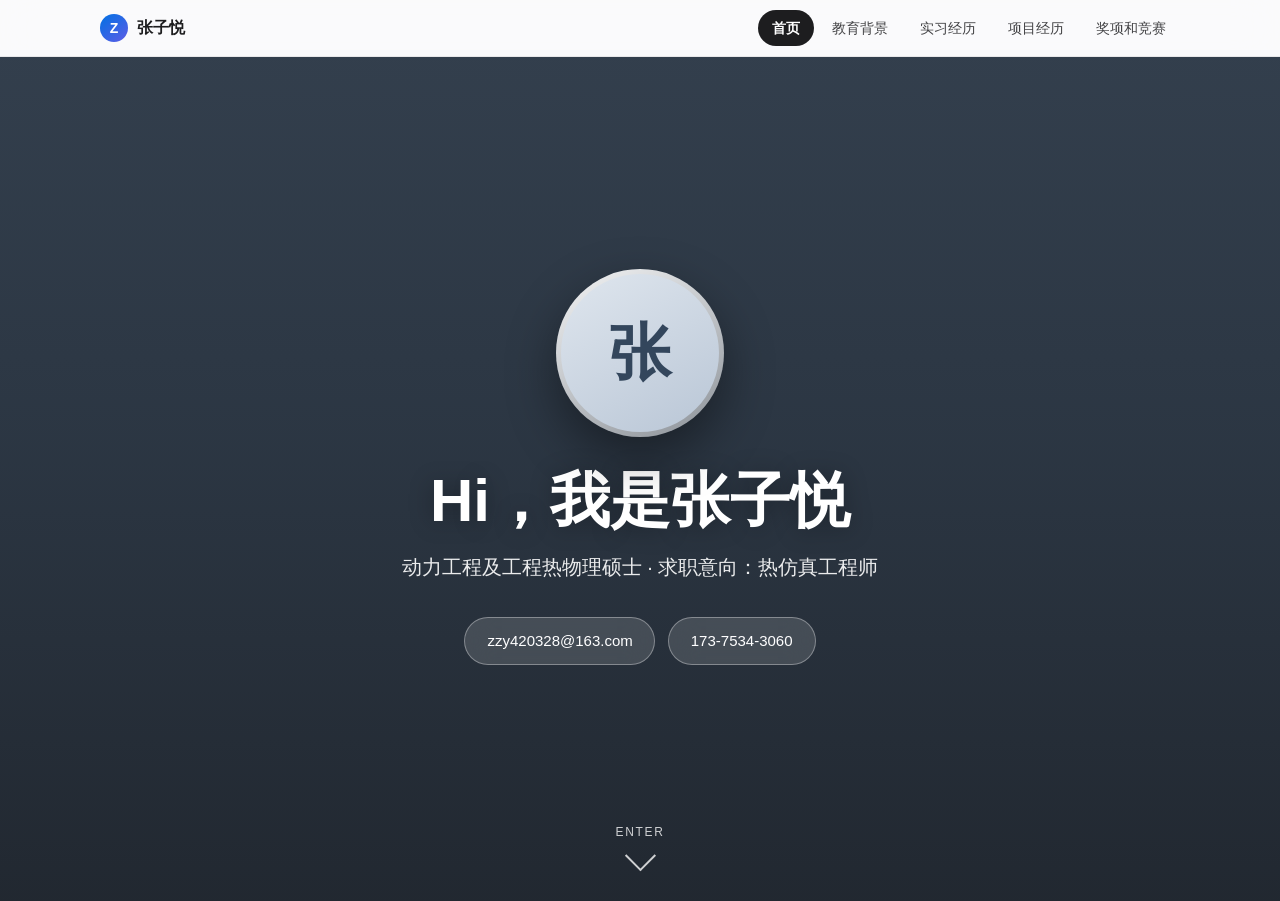
==== index.html @ cf247e1a "feat: 拆分为5页结构，首页头像可点击进入，实习页新增产品图位与文案调整" ====
<!DOCTYPE html>
<html lang="zh-CN">
<head>
  <meta charset="UTF-8" />
  <meta name="viewport" content="width=device-width, initial-scale=1.0" />
  <meta name="description" content="张子悦的个人主页，动力工程及工程热物理硕士，求职意向热仿真工程师。" />
  <title>张子悦 | 首页</title>
  <link rel="stylesheet" href="styles.css" />
</head>
<body class="cover-page">
  <header class="site-header">
    <nav class="navbar" aria-label="主导航">
      <a class="brand" href="index.html">
        <span class="brand-mark">Z</span>
        <span>张子悦</span>
      </a>
      <div class="nav-links">
        <a class="active" href="index.html">首页</a>
        <a href="education.html">教育背景</a>
        <a href="internship.html">实习经历</a>
        <a href="projects.html">项目经历</a>
        <a href="awards.html">奖项和竞赛</a>
      </div>
    </nav>
  </header>

  <section class="landing">
    <div class="landing-bg" aria-hidden="true"></div>
    <div class="landing-veil" aria-hidden="true"></div>

    <div class="landing-inner">
      <a class="avatar-ring" href="education.html" title="点击进入教育背景" aria-label="点击头像进入教育背景页面">
        <img src="assets/profile.jpg" alt="张子悦的照片"
          onerror="this.style.display='none'; this.nextElementSibling.style.display='grid';" />
        <span class="avatar-fallback">张</span>
        <span class="avatar-hint">点击进入</span>
      </a>

      <h1>Hi，我是张子悦</h1>
      <p class="landing-role">动力工程及工程热物理硕士 · 求职意向：热仿真工程师</p>

      <div class="landing-contacts">
        <a href="mailto:zzy420328@163.com">zzy420328@163.com</a>
        <a href="tel:17375343060">173-7534-3060</a>
      </div>
    </div>

    <a class="scroll-hint" href="education.html" aria-label="进入教育背景">ENTER</a>
  </section>
</body>
</html>
---- styles.css ----
:root {
  color-scheme: light;
  --bg: #f5f5f7;
  --card: #ffffff;
  --ink: #1d1d1f;
  --muted: #6e6e73;
  --line: #d2d2d7;
  --accent: #0071e3;
  --accent-deep: #0058b0;
  --indigo: #5e5ce6;
  --teal: #00a5a5;
  --amber: #c77700;
  --tint: #eef4fd;
  --radius-lg: 26px;
  --radius: 20px;
  --shadow: 0 4px 16px rgba(0, 0, 0, 0.05), 0 16px 40px rgba(0, 0, 0, 0.06);
  --shadow-soft: 0 2px 10px rgba(0, 0, 0, 0.04);
}

* {
  box-sizing: border-box;
}

html {
  scroll-behavior: smooth;
}

body {
  margin: 0;
  font-family: -apple-system, BlinkMacSystemFont, "SF Pro Display", "SF Pro Text",
    "PingFang SC", "Microsoft YaHei", "Helvetica Neue", Arial, sans-serif;
  color: var(--ink);
  background: var(--bg);
  line-height: 1.6;
  -webkit-font-smoothing: antialiased;
}

a {
  color: inherit;
  text-decoration: none;
}

h1,
h2,
h3,
h4,
p {
  overflow-wrap: anywhere;
}

/* ---------- 导航 ---------- */

.site-header {
  position: sticky;
  top: 0;
  z-index: 30;
  background: rgba(251, 251, 253, 0.78);
  backdrop-filter: saturate(180%) blur(20px);
  -webkit-backdrop-filter: saturate(180%) blur(20px);
  border-bottom: 1px solid rgba(0, 0, 0, 0.07);
}

.navbar {
  width: min(1080px, calc(100% - 44px));
  min-height: 56px;
  margin: 0 auto;
  display: flex;
  align-items: center;
  justify-content: space-between;
  gap: 24px;
}

.brand {
  display: inline-flex;
  align-items: center;
  gap: 9px;
  font-size: 16px;
  font-weight: 600;
  white-space: nowrap;
}

.brand-mark {
  display: grid;
  place-items: center;
  width: 28px;
  height: 28px;
  border-radius: 50%;
  background: linear-gradient(140deg, var(--accent), var(--indigo));
  color: #fff;
  font-size: 14px;
  font-weight: 700;
}

.nav-links {
  display: flex;
  align-items: center;
  gap: 4px;
  overflow-x: auto;
  scrollbar-width: none;
}

.nav-links::-webkit-scrollbar {
  display: none;
}

.nav-links a {
  padding: 7px 14px;
  border-radius: 980px;
  font-size: 14px;
  color: #424245;
  white-space: nowrap;
  transition: background 0.25s ease, color 0.25s ease;
}

.nav-links a:hover {
  background: rgba(0, 0, 0, 0.05);
  color: var(--ink);
}

.nav-links a.active {
  background: var(--ink);
  color: #fff;
  font-weight: 600;
}

main {
  width: min(1080px, calc(100% - 44px));
  margin: 0 auto;
}

/* ---------- 封面引入页 ---------- */

.landing {
  position: relative;
  width: 100%;
  min-height: calc(100vh - 56px);
  min-height: calc(100svh - 56px);
  display: grid;
  place-items: center;
  overflow: hidden;
  text-align: center;
  padding: 72px 22px 96px;
}

.cover-page {
  overflow-x: hidden;
}

.cover-page .landing {
  min-height: calc(100vh - 56px);
  min-height: calc(100svh - 56px);
}

.landing-bg {
  position: absolute;
  inset: 0;
  background-color: #37506b;
  background-image: url("assets/cover.jpg");
  background-size: cover;
  background-position: center 42%;
  transform: scale(1.04);
}

.landing-veil {
  position: absolute;
  inset: 0;
  background: linear-gradient(
    180deg,
    rgba(48, 52, 58, 0.62) 0%,
    rgba(38, 42, 48, 0.68) 45%,
    rgba(28, 30, 34, 0.8) 100%
  );
}

.landing-inner {
  position: relative;
  z-index: 1;
  display: flex;
  flex-direction: column;
  align-items: center;
  max-width: 640px;
}

.avatar-ring {
  position: relative;
  display: block;
  width: 168px;
  height: 168px;
  border-radius: 50%;
  padding: 5px;
  background: linear-gradient(150deg, rgba(255, 255, 255, 0.95), rgba(255, 255, 255, 0.45));
  box-shadow: 0 20px 50px rgba(0, 0, 0, 0.4);
  cursor: pointer;
  transition: transform 0.35s cubic-bezier(0.2, 0.8, 0.3, 1), box-shadow 0.35s ease;
}

.avatar-ring:hover {
  transform: translateY(-6px) scale(1.04);
  box-shadow: 0 28px 62px rgba(0, 0, 0, 0.48);
}

.avatar-hint {
  position: absolute;
  inset: 5px;
  display: grid;
  place-items: center;
  border-radius: 50%;
  background: rgba(0, 0, 0, 0.46);
  color: #fff;
  font-size: 15px;
  font-weight: 600;
  letter-spacing: 0.06em;
  opacity: 0;
  transition: opacity 0.3s ease;
}

.avatar-ring:hover .avatar-hint {
  opacity: 1;
}

.avatar-ring img,
.avatar-fallback {
  width: 100%;
  height: 100%;
  border-radius: 50%;
}

.avatar-ring img {
  display: block;
  object-fit: cover;
  object-position: center 22%;
  background: #dfe4ea;
}

.avatar-fallback {
  display: none;
  place-items: center;
  background: linear-gradient(150deg, #dfe6ee, #b9c6d6);
  color: #33465c;
  font-size: 62px;
  font-weight: 700;
}

.landing h1 {
  margin: 30px 0 0;
  font-size: clamp(34px, 6.2vw, 60px);
  font-weight: 700;
  line-height: 1.14;
  color: #fff;
  text-shadow: 0 2px 24px rgba(0, 0, 0, 0.32);
}

.landing-role {
  margin: 16px 0 0;
  font-size: clamp(16px, 2.4vw, 20px);
  color: rgba(255, 255, 255, 0.9);
  font-weight: 500;
}

.landing-contacts {
  display: flex;
  flex-wrap: wrap;
  justify-content: center;
  gap: 12px;
  margin-top: 34px;
}

.landing-contacts a {
  display: inline-flex;
  align-items: center;
  gap: 8px;
  padding: 11px 22px;
  border-radius: 980px;
  border: 1px solid rgba(255, 255, 255, 0.34);
  background: rgba(255, 255, 255, 0.14);
  backdrop-filter: blur(14px);
  -webkit-backdrop-filter: blur(14px);
  color: #fff;
  font-size: 15px;
  transition: background 0.25s ease, transform 0.25s ease;
}

.landing-contacts a:hover {
  background: rgba(255, 255, 255, 0.26);
  transform: translateY(-2px);
}

.scroll-hint {
  position: absolute;
  left: 50%;
  bottom: 30px;
  transform: translateX(-50%);
  z-index: 1;
  display: flex;
  flex-direction: column;
  align-items: center;
  gap: 7px;
  color: rgba(255, 255, 255, 0.78);
  font-size: 12px;
  letter-spacing: 0.14em;
}

.scroll-hint::after {
  content: "";
  width: 20px;
  height: 20px;
  border-right: 2px solid currentColor;
  border-bottom: 2px solid currentColor;
  transform: rotate(45deg) translate(-3px, -3px);
  animation: nudge 1.9s ease-in-out infinite;
}

@keyframes nudge {
  0%, 100% { opacity: 0.35; }
  50% { opacity: 1; }
}

/* ---------- 通用区块 ---------- */

.eyebrow {
  margin: 0 0 10px;
  color: var(--accent);
  font-size: 13px;
  font-weight: 700;
  text-transform: uppercase;
}

.page-title {
  padding: 78px 0 44px;
}

.page-title h1 {
  margin: 0 0 18px;
  font-size: clamp(34px, 5.4vw, 54px);
  font-weight: 700;
  line-height: 1.12;
}

.page-title p {
  max-width: 720px;
  margin: 0;
  font-size: 18px;
  color: var(--muted);
}

.page-section {
  padding: 34px 0 70px;
  scroll-margin-top: 76px;
}

.section-heading {
  margin-bottom: 34px;
}

.section-heading h2 {
  margin: 0;
  font-size: clamp(28px, 4vw, 40px);
  font-weight: 700;
}

.section-heading .sub {
  margin: 12px 0 0;
  color: var(--muted);
  font-size: 17px;
}

/* ---------- 数据色块 ---------- */

.stat-grid {
  display: grid;
  grid-template-columns: repeat(4, minmax(0, 1fr));
  gap: 16px;
  margin-bottom: 44px;
}

.stat-card {
  padding: 24px;
  border-radius: var(--radius);
  color: #fff;
  box-shadow: var(--shadow-soft);
}

.stat-card strong {
  display: block;
  font-size: 30px;
  font-weight: 700;
  line-height: 1.15;
}

.stat-card span {
  display: block;
  margin-top: 6px;
  font-size: 14px;
  opacity: 0.9;
}

.stat-card.c1 { background: linear-gradient(150deg, #0a84ff, #0060d0); }
.stat-card.c2 { background: linear-gradient(150deg, #6f6df0, #4f4ccd); }
.stat-card.c3 { background: linear-gradient(150deg, #00b3ae, #008a86); }
.stat-card.c4 { background: linear-gradient(150deg, #f0a33a, #d07c10); }

/* ---------- 教育时间轴 ---------- */

.timeline {
  position: relative;
  display: grid;
  gap: 26px;
}

.timeline-item {
  display: grid;
  grid-template-columns: 132px 34px minmax(0, 1fr);
  align-items: stretch;
}

.t-date {
  padding-top: 26px;
  padding-right: 18px;
  text-align: right;
}

.t-date strong {
  display: block;
  font-size: 19px;
  font-weight: 700;
}

.t-date span {
  display: block;
  color: var(--muted);
  font-size: 14px;
}

.t-rail {
  position: relative;
  display: flex;
  justify-content: center;
}

.t-rail::before {
  content: "";
  position: absolute;
  top: 0;
  bottom: -26px;
  width: 2px;
  background: linear-gradient(180deg, var(--accent), rgba(94, 92, 230, 0.25));
}

.timeline-item:last-child .t-rail::before {
  bottom: 0;
}

.t-dot {
  position: relative;
  z-index: 1;
  margin-top: 28px;
  width: 16px;
  height: 16px;
  border-radius: 50%;
  background: var(--accent);
  box-shadow: 0 0 0 5px rgba(0, 113, 227, 0.16);
}

.timeline-item.alt .t-dot {
  background: var(--indigo);
  box-shadow: 0 0 0 5px rgba(94, 92, 230, 0.16);
}

.t-card {
  margin-left: 18px;
  padding: 28px 30px;
  border-radius: var(--radius-lg);
  background: var(--card);
  box-shadow: var(--shadow);
  border-top: 4px solid var(--accent);
}

.timeline-item.alt .t-card {
  border-top-color: var(--indigo);
}

.t-card h3 {
  margin: 0 0 6px;
  font-size: 23px;
  font-weight: 700;
}

.t-card .meta {
  margin: 0 0 18px;
  color: var(--muted);
  font-size: 15px;
}

.t-degree {
  display: inline-block;
  margin-left: 10px;
  padding: 3px 11px;
  border-radius: 980px;
  background: var(--tint);
  color: var(--accent-deep);
  font-size: 13px;
  font-weight: 700;
  vertical-align: middle;
}

.timeline-item.alt .t-degree {
  background: #efeefe;
  color: #4b49c9;
}

.chip-row {
  display: flex;
  flex-wrap: wrap;
  gap: 9px;
  margin-top: 18px;
}

.chip {
  padding: 8px 14px;
  border-radius: 12px;
  background: #f5f5f7;
  font-size: 14px;
  font-weight: 600;
  color: #33363a;
}

.chip.blue {
  background: var(--tint);
  color: var(--accent-deep);
}

.chip.indigo {
  background: #efeefe;
  color: #4b49c9;
}

.chip.teal {
  background: #e4f6f5;
  color: #00807f;
}

.chip.amber {
  background: #fdf1de;
  color: var(--amber);
}

.course-line {
  margin: 16px 0 0;
  color: var(--muted);
  font-size: 15px;
}

/* ---------- 实习经历 ---------- */

.exp-block {
  padding-bottom: 74px;
}

.exp-company {
  display: flex;
  align-items: center;
  gap: 18px;
  padding: 26px 30px;
  margin-bottom: 26px;
  border-radius: var(--radius-lg);
  background: linear-gradient(135deg, #1d2b3a, #2f4a63);
  color: #fff;
  box-shadow: var(--shadow);
}

.exp-logo {
  display: grid;
  place-items: center;
  flex-shrink: 0;
  width: 56px;
  height: 56px;
  border-radius: 18px;
  background: rgba(255, 255, 255, 0.16);
  font-size: 18px;
  font-weight: 700;
}

.exp-company h2 {
  margin: 0;
  font-size: 22px;
  font-weight: 700;
}

.exp-company p {
  margin: 4px 0 0;
  font-size: 15px;
  color: rgba(255, 255, 255, 0.76);
}

.exp-card {
  position: relative;
  padding: 32px;
  margin-bottom: 22px;
  border-radius: var(--radius-lg);
  background: var(--card);
  box-shadow: var(--shadow);
}

.exp-index {
  position: absolute;
  top: 26px;
  right: 30px;
  font-size: 46px;
  font-weight: 700;
  line-height: 1;
  color: rgba(0, 0, 0, 0.06);
}

.exp-card h3 {
  margin: 0 0 16px;
  padding-right: 70px;
  font-size: 22px;
  font-weight: 700;
}

.exp-split {
  display: grid;
  grid-template-columns: repeat(2, minmax(0, 1fr));
  gap: 18px;
  margin-top: 22px;
}

.device-figure {
  margin: 22px 0 0;
  padding: 20px;
  border-radius: var(--radius);
  background: linear-gradient(160deg, #f7f9fc, #eef2f7);
  border: 1px solid rgba(0, 0, 0, 0.05);
  text-align: center;
}

.device-figure img {
  display: block;
  width: 100%;
  max-width: 620px;
  margin: 0 auto;
  border-radius: 12px;
}

.device-figure figcaption {
  margin-top: 14px;
  color: var(--muted);
  font-size: 13px;
}

.device-figure.is-missing {
  display: none;
}

.exp-col {
  padding: 22px;
  border-radius: var(--radius);
  background: #f5f5f7;
}

.exp-col.accent {
  background: var(--tint);
}

.exp-col h4 {
  display: flex;
  align-items: center;
  gap: 9px;
  margin: 0 0 12px;
  font-size: 15px;
  font-weight: 700;
  color: var(--muted);
}

.exp-col.accent h4 {
  color: var(--accent-deep);
}

.exp-col h4::before {
  content: "";
  width: 9px;
  height: 9px;
  border-radius: 3px;
  background: currentColor;
}

.exp-col ul {
  margin: 0;
  padding-left: 19px;
}

.exp-col li {
  font-size: 15px;
}

li + li {
  margin-top: 8px;
}

/* ---------- 项目 ---------- */

.project-grid {
  display: grid;
  grid-template-columns: repeat(2, minmax(0, 1fr));
  gap: 22px;
  padding-bottom: 70px;
}

.project-card {
  display: flex;
  flex-direction: column;
  padding: 32px;
  border-radius: var(--radius-lg);
  background: var(--card);
  box-shadow: var(--shadow);
}

.project-head {
  display: flex;
  justify-content: space-between;
  align-items: center;
  gap: 14px;
  margin-bottom: 18px;
  font-size: 14px;
  font-weight: 700;
}

.project-head span {
  color: var(--muted);
}

.project-head strong {
  padding: 5px 13px;
  border-radius: 980px;
  background: var(--tint);
  color: var(--accent-deep);
  white-space: nowrap;
}

.project-card h2 {
  margin: 0 0 14px;
  font-size: 23px;
  font-weight: 700;
}

.project-card > p {
  margin: 0;
  color: var(--muted);
  font-size: 15px;
}

.project-card ul {
  margin: 16px 0 0;
  padding-left: 19px;
  font-size: 15px;
}

.result-bar {
  display: flex;
  flex-wrap: wrap;
  gap: 9px;
  margin-top: auto;
  padding-top: 24px;
}

.result-bar span {
  padding: 9px 14px;
  border-radius: 12px;
  background: #f0f7ff;
  color: var(--accent-deep);
  font-size: 13px;
  font-weight: 700;
}

/* ---------- 奖项与技能 ---------- */

.split-section {
  display: grid;
  grid-template-columns: repeat(2, minmax(0, 1fr));
  gap: 22px;
  padding-bottom: 24px;
}

.panel-block {
  padding: 30px;
  border-radius: var(--radius-lg);
  background: var(--card);
  box-shadow: var(--shadow);
}

.panel-block h2 {
  margin: 0 0 22px;
  font-size: 22px;
  font-weight: 700;
}

.award-list {
  display: grid;
  gap: 14px;
}

.award-list div {
  display: grid;
  grid-template-columns: 104px minmax(0, 1fr);
  gap: 14px;
  align-items: start;
  padding-top: 14px;
  border-top: 1px solid #ececf0;
}

.award-list div:first-child {
  padding-top: 0;
  border-top: 0;
}

.award-list span {
  color: var(--accent);
  font-size: 14px;
  font-weight: 700;
}

.award-list strong {
  font-size: 15px;
  font-weight: 600;
}

.skills-section {
  padding: 44px 0 74px;
}

.skill-grid {
  display: grid;
  grid-template-columns: repeat(3, minmax(0, 1fr));
  gap: 18px;
}

.skill-grid article {
  padding: 26px;
  border-radius: var(--radius);
  background: var(--card);
  box-shadow: var(--shadow-soft);
  border-left: 4px solid var(--accent);
}

.skill-grid article:nth-child(2) { border-left-color: var(--indigo); }
.skill-grid article:nth-child(3) { border-left-color: var(--teal); }

.skill-grid h3 {
  margin: 0 0 10px;
  font-size: 18px;
  font-weight: 700;
}

.skill-grid p {
  margin: 0;
  color: var(--muted);
  font-size: 15px;
}

/* ---------- 页脚 ---------- */

.site-footer {
  width: min(1080px, calc(100% - 44px));
  margin: 0 auto;
  padding: 30px 0 44px;
  border-top: 1px solid var(--line);
  display: flex;
  justify-content: space-between;
  gap: 18px;
  color: var(--muted);
  font-size: 13px;
}

/* ---------- 响应式 ---------- */

@media (max-width: 900px) {
  .stat-grid {
    grid-template-columns: repeat(2, minmax(0, 1fr));
  }

  .exp-split,
  .project-grid,
  .split-section,
  .skill-grid {
    grid-template-columns: 1fr;
  }
}

@media (max-width: 720px) {
  .navbar {
    flex-direction: column;
    align-items: flex-start;
    gap: 10px;
    padding: 12px 0;
  }

  .nav-links {
    width: 100%;
  }

  .landing {
    min-height: auto;
    padding: 56px 20px 78px;
  }

  .avatar-ring {
    width: 132px;
    height: 132px;
  }

  .landing-bg {
    background-position: center;
  }

  .timeline-item {
    grid-template-columns: 20px minmax(0, 1fr);
  }

  .t-date {
    grid-column: 1 / -1;
    padding: 0 0 12px 34px;
    text-align: left;
  }

  .t-date strong {
    display: inline;
    font-size: 17px;
  }

  .t-date span {
    display: inline;
    margin-left: 8px;
  }

  .t-rail::before {
    top: -30px;
  }

  .t-dot {
    margin-top: 4px;
  }

  .t-card {
    margin-left: 14px;
    padding: 24px 22px;
  }

  .exp-card,
  .project-card,
  .panel-block {
    padding: 24px 22px;
  }

  .exp-company {
    padding: 22px;
  }

  .exp-index {
    top: 20px;
    right: 22px;
    font-size: 34px;
  }

  .exp-card h3 {
    padding-right: 50px;
    font-size: 20px;
  }

  .site-footer {
    flex-direction: column;
  }
}

@media (max-width: 480px) {
  .navbar,
  main,
  .site-footer {
    width: min(100% - 28px, 1080px);
  }

  .stat-grid {
    grid-template-columns: 1fr;
  }

  .award-list div {
    grid-template-columns: 1fr;
    gap: 4px;
  }
}
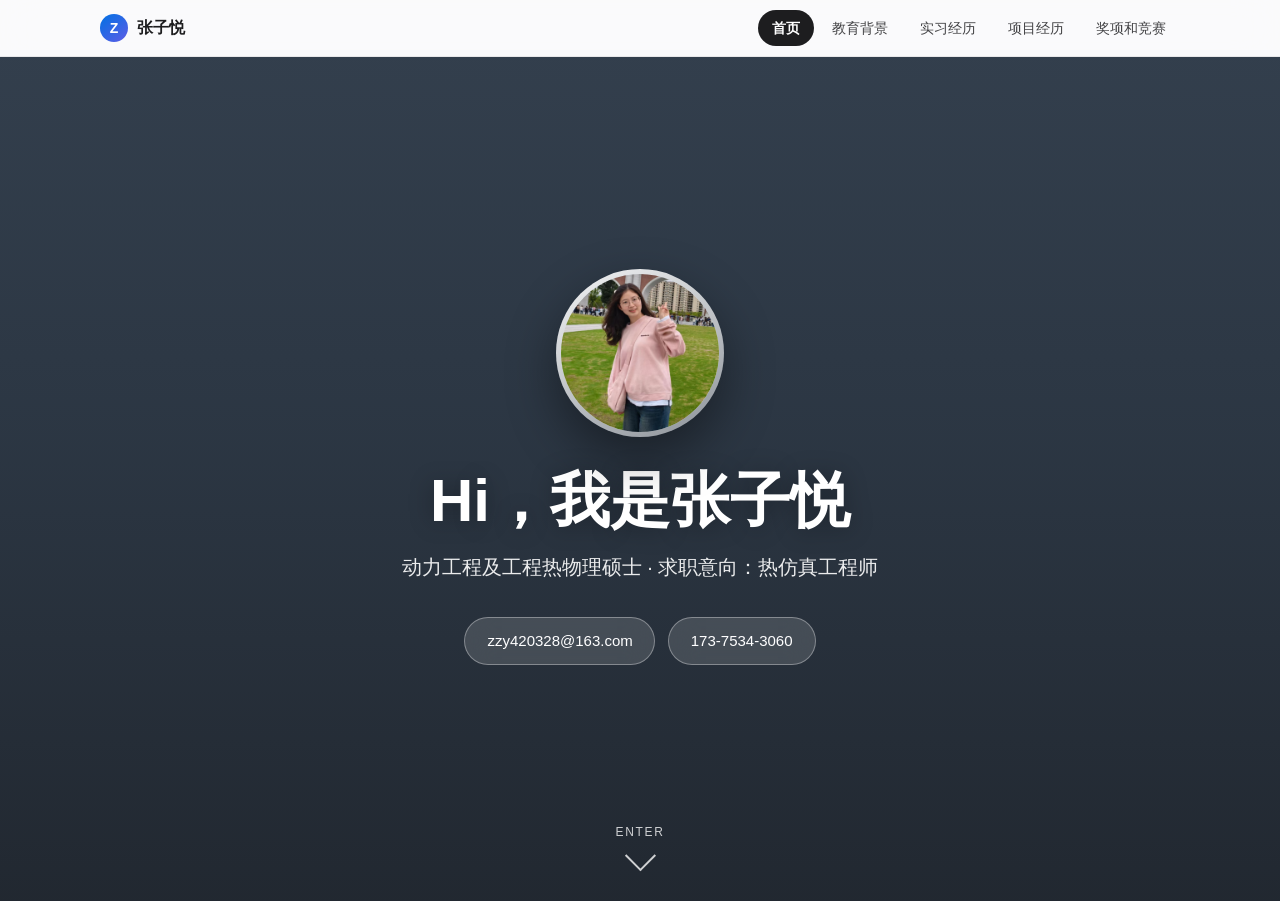
==== commit e917f37c: "feat: 接入头像、校徽、公司logo与设备图，教育背景移除研究方向" ====
--- a/index.html
+++ b/index.html
@@ -26,11 +26,16 @@
 
   <section class="landing">
     <div class="landing-bg" aria-hidden="true"></div>
+    <video class="landing-video" autoplay muted loop playsinline preload="auto"
+      aria-hidden="true"
+      onerror="this.style.display='none';">
+      <source src="assets/cover.mp4" type="video/mp4" />
+    </video>
     <div class="landing-veil" aria-hidden="true"></div>
 
     <div class="landing-inner">
       <a class="avatar-ring" href="education.html" title="点击进入教育背景" aria-label="点击头像进入教育背景页面">
-        <img src="assets/profile.jpg" alt="张子悦的照片"
+        <img src="assets/profile.png" alt="张子悦的照片"
           onerror="this.style.display='none'; this.nextElementSibling.style.display='grid';" />
         <span class="avatar-fallback">张</span>
         <span class="avatar-hint">点击进入</span>
--- a/styles.css
+++ b/styles.css
@@ -161,6 +161,15 @@
   transform: scale(1.04);
 }
 
+.landing-video {
+  position: absolute;
+  inset: 0;
+  width: 100%;
+  height: 100%;
+  object-fit: cover;
+  transform: scale(1.03);
+}
+
 .landing-veil {
   position: absolute;
   inset: 0;
@@ -228,7 +237,7 @@
 .avatar-ring img {
   display: block;
   object-fit: cover;
-  object-position: center 22%;
+  object-position: center 14%;
   background: #dfe4ea;
 }
 
@@ -485,6 +494,40 @@
   font-weight: 700;
 }
 
+.t-head {
+  display: flex;
+  align-items: center;
+  gap: 16px;
+  margin-bottom: 16px;
+}
+
+.school-badge {
+  display: grid;
+  place-items: center;
+  flex-shrink: 0;
+  width: 62px;
+  height: 62px;
+  padding: 6px;
+  border-radius: 16px;
+  background: #fff;
+  border: 1px solid rgba(0, 0, 0, 0.07);
+  box-shadow: var(--shadow-soft);
+}
+
+.school-badge img {
+  width: 100%;
+  height: 100%;
+  object-fit: contain;
+}
+
+.school-badge.is-missing {
+  display: none;
+}
+
+.t-head .meta {
+  margin: 0;
+}
+
 .t-card .meta {
   margin: 0 0 18px;
   color: var(--muted);
@@ -572,12 +615,24 @@
   display: grid;
   place-items: center;
   flex-shrink: 0;
-  width: 56px;
-  height: 56px;
-  border-radius: 18px;
-  background: rgba(255, 255, 255, 0.16);
+  width: 132px;
+  height: 64px;
+  padding: 12px 16px;
+  border-radius: 16px;
+  background: #fff;
   font-size: 18px;
   font-weight: 700;
+  color: #16264a;
+}
+
+.exp-logo img {
+  width: 100%;
+  height: 100%;
+  object-fit: contain;
+}
+
+.exp-logo-text {
+  display: none;
 }
 
 .exp-company h2 {
@@ -627,7 +682,7 @@
 
 .device-figure {
   margin: 22px 0 0;
-  padding: 20px;
+  padding: 24px;
   border-radius: var(--radius);
   background: linear-gradient(160deg, #f7f9fc, #eef2f7);
   border: 1px solid rgba(0, 0, 0, 0.05);
@@ -637,13 +692,13 @@
 .device-figure img {
   display: block;
   width: 100%;
-  max-width: 620px;
+  max-width: 640px;
   margin: 0 auto;
   border-radius: 12px;
 }
 
 .device-figure figcaption {
-  margin-top: 14px;
+  margin-top: 16px;
   color: var(--muted);
   font-size: 13px;
 }
@@ -945,6 +1000,20 @@
     padding: 24px 22px;
   }
 
+  .school-badge {
+    width: 50px;
+    height: 50px;
+    border-radius: 13px;
+  }
+
+  .t-head {
+    gap: 12px;
+  }
+
+  .device-figure {
+    padding: 16px;
+  }
+
   .exp-card,
   .project-card,
   .panel-block {
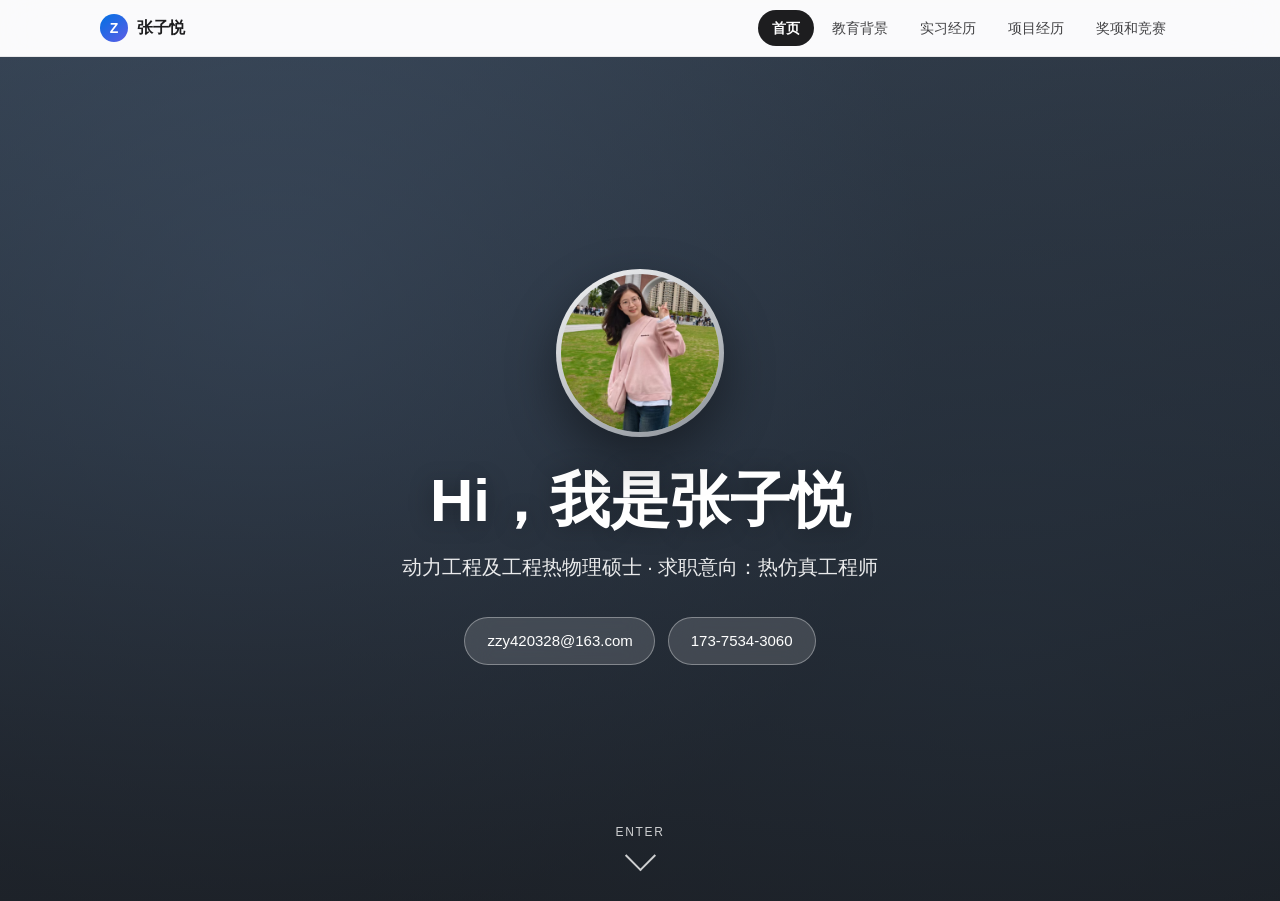
==== commit 93fee8a0: "feat: 视频按需加载优化、管理员编辑模式、移动端自适应强化、实习与教育内容更新" ====
--- a/index.html
+++ b/index.html
@@ -2,7 +2,7 @@
 <html lang="zh-CN">
 <head>
   <meta charset="UTF-8" />
-  <meta name="viewport" content="width=device-width, initial-scale=1.0" />
+  <meta name="viewport" content="width=device-width, initial-scale=1.0, viewport-fit=cover" />
   <meta name="description" content="张子悦的个人主页，动力工程及工程热物理硕士，求职意向热仿真工程师。" />
   <title>张子悦 | 首页</title>
   <link rel="stylesheet" href="styles.css" />
@@ -26,11 +26,8 @@
 
   <section class="landing">
     <div class="landing-bg" aria-hidden="true"></div>
-    <video class="landing-video" autoplay muted loop playsinline preload="auto"
-      aria-hidden="true"
-      onerror="this.style.display='none';">
-      <source src="assets/cover.mp4" type="video/mp4" />
-    </video>
+    <video class="landing-video" muted loop playsinline preload="none"
+      aria-hidden="true" id="coverVideo"></video>
     <div class="landing-veil" aria-hidden="true"></div>
 
     <div class="landing-inner">
@@ -52,5 +49,41 @@
 
     <a class="scroll-hint" href="education.html" aria-label="进入教育背景">ENTER</a>
   </section>
+
+  <script>
+    // 视频按需加载：窄屏、省流量模式或慢网络下不加载，直接用静态背景，避免卡顿
+    (function () {
+      var video = document.getElementById('coverVideo');
+      if (!video) return;
+
+      var conn = navigator.connection || {};
+      var slow = conn.saveData === true ||
+        /(^|\b)(2g|slow-2g|3g)$/.test(conn.effectiveType || '');
+      var narrow = window.matchMedia('(max-width: 720px)').matches;
+      var reduced = window.matchMedia('(prefers-reduced-motion: reduce)').matches;
+
+      if (slow || narrow || reduced) {
+        video.remove();
+        return;
+      }
+
+      video.addEventListener('canplay', function () {
+        video.classList.add('is-ready');
+        video.play().catch(function () {});
+      }, { once: true });
+
+      video.addEventListener('error', function () {
+        video.remove();
+      }, { once: true });
+
+      var src = document.createElement('source');
+      src.src = 'assets/cover.mp4';
+      src.type = 'video/mp4';
+      video.appendChild(src);
+      video.preload = 'auto';
+      video.load();
+    })();
+  </script>
+  <script src="admin.js"></script>
 </body>
 </html>
--- a/styles.css
+++ b/styles.css
@@ -154,11 +154,13 @@
 .landing-bg {
   position: absolute;
   inset: 0;
-  background-color: #37506b;
-  background-image: url("assets/cover.jpg");
+  background-color: #2b3a4d;
+  background-image:
+    radial-gradient(circle at 22% 28%, rgba(94, 130, 176, 0.55), transparent 55%),
+    radial-gradient(circle at 78% 72%, rgba(46, 74, 104, 0.6), transparent 58%),
+    linear-gradient(160deg, #35506e 0%, #24354a 55%, #1b2735 100%);
   background-size: cover;
-  background-position: center 42%;
-  transform: scale(1.04);
+  background-position: center;
 }
 
 .landing-video {
@@ -168,6 +170,12 @@
   height: 100%;
   object-fit: cover;
   transform: scale(1.03);
+  opacity: 0;
+  transition: opacity 0.9s ease;
+}
+
+.landing-video.is-ready {
+  opacity: 1;
 }
 
 .landing-veil {
@@ -382,6 +390,10 @@
   margin-bottom: 44px;
 }
 
+.stat-grid-3 {
+  grid-template-columns: repeat(3, minmax(0, 1fr));
+}
+
 .stat-card {
   padding: 24px;
   border-radius: var(--radius);
@@ -680,6 +692,30 @@
   margin-top: 22px;
 }
 
+.exp-split-3 {
+  grid-template-columns: 0.8fr 1.5fr 0.9fr;
+  align-items: start;
+}
+
+.exp-col.scene {
+  background: #f2f7f2;
+}
+
+.exp-col.scene h4 {
+  color: #2f7a4d;
+}
+
+.inline-figure {
+  margin-top: 18px;
+  padding: 14px;
+  background: #fff;
+}
+
+.inline-figure figcaption {
+  margin-top: 10px;
+  font-size: 12px;
+}
+
 .device-figure {
   margin: 22px 0 0;
   padding: 24px;
@@ -926,14 +962,86 @@
   font-size: 13px;
 }
 
+/* ---------- 管理员编辑模式 ---------- */
+
+.admin-bar {
+  position: fixed;
+  left: 50%;
+  bottom: 20px;
+  transform: translateX(-50%);
+  z-index: 90;
+  display: flex;
+  flex-wrap: wrap;
+  justify-content: center;
+  align-items: center;
+  gap: 8px;
+  max-width: calc(100% - 24px);
+  padding: 10px 14px;
+  border-radius: 980px;
+  background: rgba(29, 29, 31, 0.9);
+  backdrop-filter: blur(18px);
+  -webkit-backdrop-filter: blur(18px);
+  box-shadow: 0 12px 34px rgba(0, 0, 0, 0.3);
+}
+
+.admin-label {
+  color: rgba(255, 255, 255, 0.7);
+  font-size: 13px;
+  font-weight: 600;
+  padding-right: 4px;
+}
+
+.admin-bar button {
+  padding: 8px 15px;
+  border: 0;
+  border-radius: 980px;
+  background: var(--accent);
+  color: #fff;
+  font-family: inherit;
+  font-size: 13px;
+  font-weight: 600;
+  cursor: pointer;
+  transition: opacity 0.2s ease;
+}
+
+.admin-bar button:hover {
+  opacity: 0.85;
+}
+
+.admin-bar button.ghost {
+  background: rgba(255, 255, 255, 0.16);
+}
+
+.admin-bar button[hidden] {
+  display: none;
+}
+
+[data-edit].is-editing {
+  outline: 2px dashed rgba(0, 113, 227, 0.5);
+  outline-offset: 3px;
+  border-radius: 4px;
+}
+
+[data-edit].is-editing:focus {
+  outline-color: var(--accent);
+  outline-style: solid;
+  background: rgba(0, 113, 227, 0.06);
+}
+
+.editing-mode {
+  padding-bottom: 70px;
+}
+
 /* ---------- 响应式 ---------- */
 
 @media (max-width: 900px) {
-  .stat-grid {
+  .stat-grid,
+  .stat-grid-3 {
     grid-template-columns: repeat(2, minmax(0, 1fr));
   }
 
   .exp-split,
+  .exp-split-3,
   .project-grid,
   .split-section,
   .skill-grid {
@@ -1047,12 +1155,86 @@
     width: min(100% - 28px, 1080px);
   }
 
-  .stat-grid {
+  .stat-grid,
+  .stat-grid-3 {
     grid-template-columns: 1fr;
+  }
+
+  .stat-card {
+    padding: 18px 20px;
+  }
+
+  .stat-card strong {
+    font-size: 24px;
   }
 
   .award-list div {
     grid-template-columns: 1fr;
     gap: 4px;
   }
-}
+
+  .landing h1 {
+    font-size: 30px;
+  }
+
+  .landing-contacts {
+    flex-direction: column;
+    width: 100%;
+  }
+
+  .landing-contacts a {
+    justify-content: center;
+    width: 100%;
+  }
+
+  .exp-company {
+    flex-direction: column;
+    align-items: flex-start;
+    gap: 14px;
+  }
+
+  .exp-company h2 {
+    font-size: 19px;
+  }
+
+  .page-title {
+    padding: 44px 0 30px;
+  }
+
+  .page-section {
+    padding: 24px 0 48px;
+  }
+
+  .admin-bar {
+    bottom: 12px;
+    padding: 8px 10px;
+    gap: 6px;
+  }
+
+  .admin-bar button {
+    padding: 7px 12px;
+    font-size: 12px;
+  }
+}
+
+@media (hover: none) {
+  .avatar-hint {
+    opacity: 1;
+    background: rgba(0, 0, 0, 0.28);
+    font-size: 13px;
+  }
+}
+
+@media (prefers-reduced-motion: reduce) {
+  html {
+    scroll-behavior: auto;
+  }
+
+  .scroll-hint::after {
+    animation: none;
+  }
+
+  .landing-video {
+    transition: none;
+  }
+}
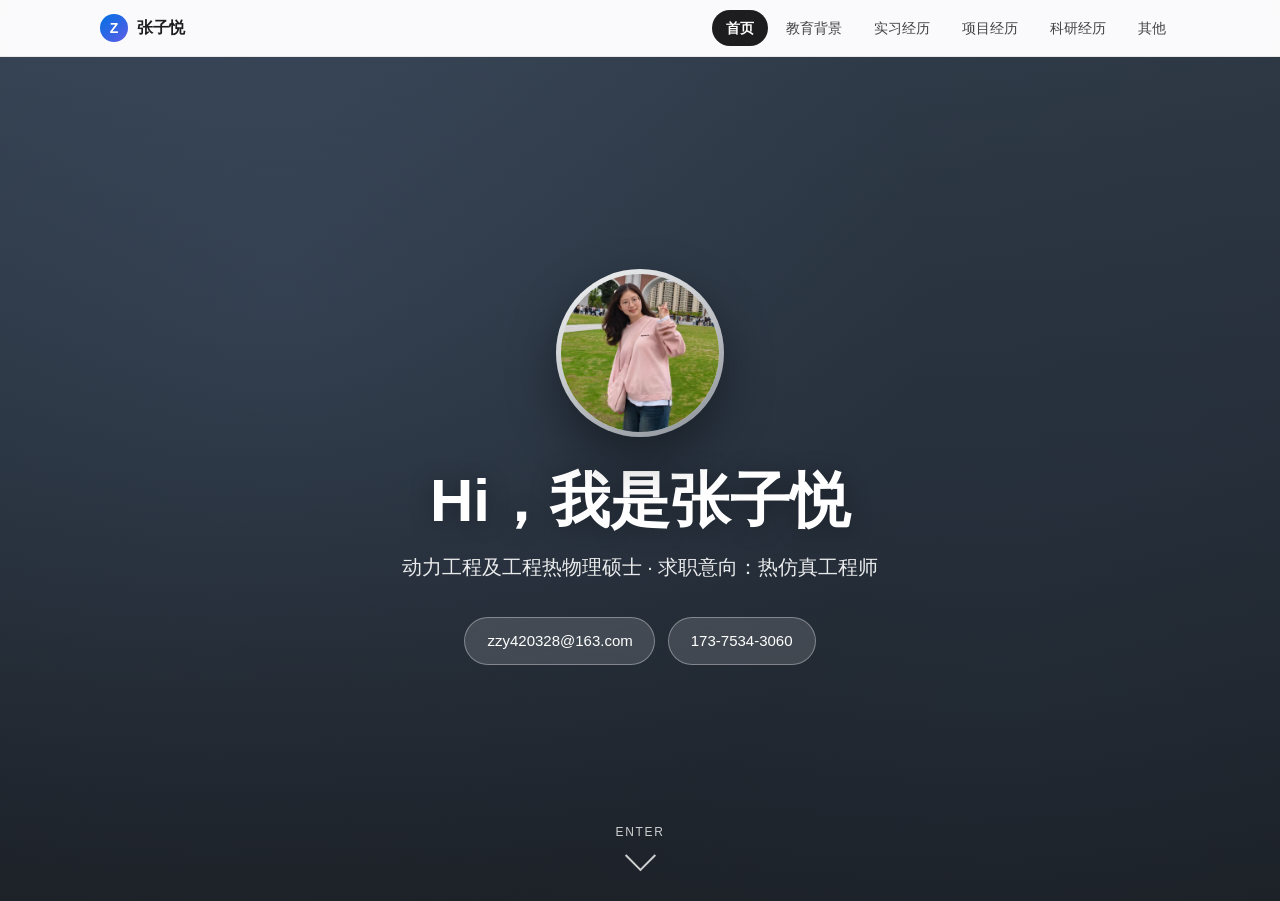
==== commit ab16f005: "更新个人主页内容:新增 other.html 页面、补充材料图片(assets/supplement),并更新多个页面样式" ====
--- a/index.html
+++ b/index.html
@@ -19,7 +19,8 @@
         <a href="education.html">教育背景</a>
         <a href="internship.html">实习经历</a>
         <a href="projects.html">项目经历</a>
-        <a href="awards.html">奖项和竞赛</a>
+        <a href="awards.html">科研经历</a>
+        <a href="other.html">其他</a>
       </div>
     </nav>
   </header>
--- a/styles.css
+++ b/styles.css
@@ -611,6 +611,11 @@
   padding-bottom: 74px;
 }
 
+.internship-title > p:last-child {
+  max-width: none;
+  white-space: nowrap;
+}
+
 .exp-company {
   display: flex;
   align-items: center;
@@ -697,6 +702,17 @@
   align-items: start;
 }
 
+.exp-summary {
+  display: grid;
+  grid-template-columns: repeat(2, minmax(0, 1fr));
+  gap: 18px;
+  margin-top: 22px;
+}
+
+.exp-summary .exp-col {
+  min-height: 148px;
+}
+
 .exp-col.scene {
   background: #f2f7f2;
 }
@@ -767,6 +783,80 @@
   color: var(--accent-deep);
 }
 
+.work-section {
+  margin-top: 18px;
+  padding: 26px;
+  border-radius: var(--radius);
+  background: #f5f5f7;
+}
+
+.work-heading {
+  display: flex;
+  justify-content: space-between;
+  align-items: end;
+  gap: 20px;
+  margin-bottom: 20px;
+}
+
+.work-heading span {
+  order: 2;
+  color: #98989d;
+  font-size: 11px;
+  font-weight: 700;
+  letter-spacing: 0.08em;
+  text-transform: uppercase;
+}
+
+.work-heading h4 {
+  margin: 0;
+  font-size: 18px;
+}
+
+.work-steps {
+  display: grid;
+  grid-template-columns: repeat(2, minmax(0, 1fr));
+  gap: 12px;
+}
+
+.work-steps-2 {
+  grid-template-columns: repeat(2, minmax(0, 1fr));
+}
+
+.work-steps article {
+  position: relative;
+  min-height: 164px;
+  padding: 48px 18px 18px;
+  overflow: hidden;
+  border-radius: 15px;
+  background: var(--card);
+  border: 1px solid rgba(0, 0, 0, 0.05);
+}
+
+.work-steps article > span {
+  position: absolute;
+  top: 10px;
+  right: 14px;
+  color: rgba(0, 113, 227, 0.14);
+  font-size: 30px;
+  font-weight: 800;
+  line-height: 1;
+}
+
+.work-steps p {
+  margin: 0;
+  font-size: 14px;
+}
+
+.work-steps strong,
+.exp-summary strong {
+  color: var(--ink);
+  font-weight: 750;
+}
+
+.work-section .inline-figure {
+  margin: 18px 0 0;
+}
+
 .exp-col h4::before {
   content: "";
   width: 9px;
@@ -865,58 +955,297 @@
 
 /* ---------- 奖项与技能 ---------- */
 
-.split-section {
-  display: grid;
-  grid-template-columns: repeat(2, minmax(0, 1fr));
+.achievement-summary .stat-card {
+  min-height: 170px;
+  display: flex;
+  flex-direction: column;
+  justify-content: flex-end;
+  padding: 28px;
+}
+
+.achievement-summary .stat-kicker {
+  margin: 0 0 auto;
+  font-size: 12px;
+  font-weight: 700;
+  letter-spacing: 0.08em;
+  opacity: 0.74;
+}
+
+.achievement-summary strong {
+  font-size: clamp(28px, 3.4vw, 40px);
+}
+
+.achievement-summary strong + span {
+  margin-top: 10px;
+  font-size: 15px;
+}
+
+.award-section {
+  padding: 42px 0;
+}
+
+.award-heading {
+  display: flex;
+  justify-content: space-between;
+  align-items: end;
+  gap: 32px;
+}
+
+.award-heading > p {
+  max-width: 360px;
+  margin: 0 0 4px;
+  color: var(--muted);
+}
+
+.scholarship-layout {
+  display: grid;
+  grid-template-columns: minmax(0, 1.35fr) minmax(320px, 0.85fr);
   gap: 22px;
-  padding-bottom: 24px;
-}
-
-.panel-block {
-  padding: 30px;
+}
+
+.featured-award,
+.compact-award,
+.competition-card,
+.paper-feature,
+.conference-grid article,
+.story-card {
+  overflow: hidden;
+  border: 1px solid rgba(0, 0, 0, 0.06);
+  background: var(--card);
+  box-shadow: var(--shadow-soft);
+}
+
+.featured-award {
+  display: grid;
+  grid-template-columns: minmax(240px, 0.85fr) minmax(260px, 1fr);
+  min-height: 420px;
   border-radius: var(--radius-lg);
-  background: var(--card);
-  box-shadow: var(--shadow);
-}
-
-.panel-block h2 {
-  margin: 0 0 22px;
-  font-size: 22px;
-  font-weight: 700;
-}
-
-.award-list {
-  display: grid;
-  gap: 14px;
-}
-
-.award-list div {
-  display: grid;
-  grid-template-columns: 104px minmax(0, 1fr);
-  gap: 14px;
-  align-items: start;
-  padding-top: 14px;
-  border-top: 1px solid #ececf0;
-}
-
-.award-list div:first-child {
-  padding-top: 0;
-  border-top: 0;
-}
-
-.award-list span {
+}
+
+.certificate-frame {
+  display: block;
+  min-height: 100%;
+  background: linear-gradient(145deg, #e8f2ff, #f7f9ff);
+}
+
+.certificate-pair {
+  position: relative;
+  display: grid;
+  place-items: center;
+  padding: 34px;
+}
+
+.certificate-pair img {
+  width: 64%;
+  max-height: 330px;
+  object-fit: contain;
+  border-radius: 8px;
+  box-shadow: 0 18px 34px rgba(26, 70, 123, 0.18);
+  transform: rotate(-4deg) translate(-12%, 2%);
+}
+
+.certificate-pair img + img {
+  position: absolute;
+  transform: rotate(4deg) translate(16%, -2%);
+}
+
+.featured-award-copy {
+  display: flex;
+  flex-direction: column;
+  justify-content: center;
+  padding: 42px;
+}
+
+.award-badge,
+.level-tag {
+  align-self: flex-start;
+  padding: 6px 11px;
+  border-radius: 980px;
+  background: var(--tint);
+  color: var(--accent-deep);
+  font-size: 12px;
+  font-weight: 700;
+}
+
+.award-year {
+  margin: 28px 0 6px;
   color: var(--accent);
   font-size: 14px;
   font-weight: 700;
 }
 
-.award-list strong {
-  font-size: 15px;
+.featured-award h3 {
+  margin: 0;
+  font-size: clamp(25px, 3vw, 36px);
+  line-height: 1.22;
+}
+
+.featured-award-copy > p:last-child {
+  margin: 16px 0 0;
+  color: var(--muted);
+}
+
+.award-stack {
+  display: grid;
+  gap: 14px;
+}
+
+.compact-award {
+  display: grid;
+  grid-template-columns: 104px minmax(0, 1fr);
+  min-height: 126px;
+  border-radius: 18px;
+}
+
+.certificate-thumb {
+  display: grid;
+  place-items: center;
+  padding: 12px;
+  background: #f0f4f9;
+}
+
+.certificate-thumb img {
+  width: 100%;
+  height: 100px;
+  object-fit: contain;
+}
+
+.compact-award > div:last-child {
+  align-self: center;
+  padding: 20px;
+}
+
+.compact-award span,
+.more-awards span {
+  color: var(--accent);
+  font-size: 12px;
+  font-weight: 700;
+}
+
+.compact-award h3 {
+  margin: 4px 0 0;
+  font-size: 16px;
+  line-height: 1.4;
+}
+
+.compact-award p {
+  margin: 6px 0 0;
+  color: var(--muted);
+  font-size: 13px;
+}
+
+.compact-award .exclusive-note {
+  display: inline-block;
+  padding: 3px 9px;
+  border-radius: 980px;
+  color: #9a5700;
+  background: #fff1d6;
+  font-size: 12px;
+  font-weight: 700;
+}
+
+.compact-award-text {
+  grid-template-columns: 104px minmax(0, 1fr);
+}
+
+.compact-award-icon {
+  display: grid;
+  place-items: center;
+  margin: 14px;
+  padding: 0 !important;
+  border-radius: 14px;
+  background: linear-gradient(145deg, var(--indigo), #3f3cba);
+  color: #fff;
+  font-size: 34px;
+  font-weight: 700;
+}
+
+.competition-section {
+  padding-top: 62px;
+}
+
+.competition-grid {
+  display: grid;
+  grid-template-columns: 1.35fr 1fr 1fr;
+  gap: 20px;
+}
+
+.competition-card {
+  display: flex;
+  flex-direction: column;
+  border-radius: var(--radius);
+}
+
+.competition-card > a {
+  display: grid;
+  place-items: center;
+  min-height: 290px;
+  padding: 24px;
+  background: linear-gradient(150deg, #f0f5fb, #fafbfc);
+}
+
+.competition-card img {
+  width: 100%;
+  height: 240px;
+  object-fit: contain;
+  transition: transform 0.25s ease;
+}
+
+.competition-card:hover img {
+  transform: scale(1.025);
+}
+
+.competition-copy {
+  flex: 1;
+  padding: 24px;
+}
+
+.competition-copy h3 {
+  margin: 14px 0 0;
+  font-size: 19px;
+  line-height: 1.45;
+  word-break: normal;
+  overflow-wrap: break-word;
+}
+
+.competition-card.featured .competition-copy h3 {
+  font-size: 18px;
+  letter-spacing: -0.025em;
+}
+
+.competition-copy p {
+  margin: 10px 0 0;
+  color: var(--muted);
+  font-size: 14px;
+}
+
+.more-awards {
+  display: grid;
+  grid-template-columns: repeat(2, minmax(0, 1fr));
+  gap: 12px;
+  margin-top: 20px;
+}
+
+.more-awards article {
+  display: grid;
+  grid-template-columns: 94px minmax(0, 1fr);
+  align-items: center;
+  gap: 14px;
+  padding: 18px 20px;
+  border-radius: 16px;
+  background: rgba(255, 255, 255, 0.72);
+  border: 1px solid rgba(0, 0, 0, 0.06);
+}
+
+.more-awards strong {
+  font-size: 14px;
   font-weight: 600;
+  word-break: normal;
+  overflow-wrap: break-word;
 }
 
 .skills-section {
-  padding: 44px 0 74px;
+  padding: 72px 0 82px;
 }
 
 .skill-grid {
@@ -925,20 +1254,39 @@
   gap: 18px;
 }
 
-.skill-grid article {
-  padding: 26px;
+.skill-card {
+  position: relative;
+  min-height: 310px;
+  padding: 30px;
+  overflow: hidden;
   border-radius: var(--radius);
   background: var(--card);
   box-shadow: var(--shadow-soft);
-  border-left: 4px solid var(--accent);
-}
-
-.skill-grid article:nth-child(2) { border-left-color: var(--indigo); }
-.skill-grid article:nth-child(3) { border-left-color: var(--teal); }
+  border: 1px solid rgba(0, 0, 0, 0.06);
+}
+
+.skill-index {
+  position: absolute;
+  top: 14px;
+  right: 22px;
+  color: rgba(110, 110, 115, 0.1);
+  font-size: 76px;
+  font-weight: 800;
+  line-height: 1;
+}
+
+.skill-label {
+  margin: 0 0 48px;
+  color: var(--accent);
+  font-size: 11px !important;
+  font-weight: 700;
+  letter-spacing: 0.1em;
+  text-transform: uppercase;
+}
 
 .skill-grid h3 {
-  margin: 0 0 10px;
-  font-size: 18px;
+  margin: 0 0 12px;
+  font-size: 25px;
   font-weight: 700;
 }
 
@@ -946,6 +1294,363 @@
   margin: 0;
   color: var(--muted);
   font-size: 15px;
+}
+
+.skill-tags {
+  display: flex;
+  flex-wrap: wrap;
+  gap: 7px;
+  margin-top: 28px;
+}
+
+.skill-tags strong {
+  padding: 6px 10px;
+  border-radius: 980px;
+  border: 1px solid #94c7ff;
+  background: #eaf4ff;
+  color: #005ebd;
+  font-size: 12px;
+  font-weight: 750;
+}
+
+/* ---------- 其他经历 ---------- */
+
+.other-title {
+  padding-bottom: 54px;
+}
+
+.research-overview {
+  display: grid;
+  grid-template-columns: 1fr;
+  gap: 18px;
+  padding-bottom: 74px;
+}
+
+.research-intro {
+  display: grid;
+  grid-template-columns: minmax(0, 1fr) minmax(320px, 0.52fr);
+  align-items: center;
+  gap: 56px;
+  padding: 38px;
+  border-radius: var(--radius-lg);
+  color: #fff;
+  background: linear-gradient(145deg, #111e31, #243c5c);
+}
+
+.research-intro h2 {
+  margin: 8px 0 16px;
+  font-size: 34px;
+}
+
+.research-intro-copy > p:last-of-type {
+  max-width: 680px;
+  margin-bottom: 0;
+  color: rgba(255, 255, 255, 0.72);
+}
+
+.research-numbers {
+  display: grid;
+  grid-template-columns: repeat(3, minmax(0, 1fr));
+  gap: 14px;
+  margin: 0;
+}
+
+.research-numbers div {
+  padding-top: 24px;
+  border-top: 1px solid rgba(255, 255, 255, 0.28);
+}
+
+.research-numbers strong,
+.research-numbers span {
+  display: block;
+}
+
+.research-numbers strong {
+  color: #fff;
+  font-size: 42px;
+  font-weight: 700;
+  line-height: 1;
+}
+
+.research-numbers span {
+  margin-top: 8px;
+  color: rgba(255, 255, 255, 0.72);
+  font-size: 14px;
+  letter-spacing: 0.01em;
+  white-space: nowrap;
+}
+
+.paper-feature {
+  display: grid;
+  grid-template-columns: minmax(320px, 0.68fr) minmax(0, 1.32fr);
+  border-radius: var(--radius-lg);
+}
+
+.paper-feature > a {
+  display: grid;
+  place-items: center;
+  padding: 28px;
+  background: #eaf1f8;
+}
+
+.paper-feature img {
+  width: 100%;
+  max-height: 340px;
+  object-fit: contain;
+  box-shadow: 0 16px 30px rgba(35, 62, 92, 0.16);
+}
+
+.paper-feature > div {
+  align-self: center;
+  padding: 34px;
+}
+
+.paper-feature h3 {
+  margin: 18px 0 12px;
+  font-size: 21px;
+  line-height: 1.45;
+}
+
+.paper-feature p {
+  color: var(--muted);
+  font-size: 14px;
+}
+
+.paper-feature .paper-doi {
+  margin: 22px 0 0;
+  color: var(--ink);
+  font-size: 14px;
+}
+
+.paper-doi strong {
+  margin-right: 8px;
+  color: var(--accent-deep);
+}
+
+.paper-feature .paper-summary {
+  max-width: 680px;
+  margin: 12px 0 0;
+  color: #4f4f54;
+  line-height: 1.75;
+}
+
+.doi-link {
+  display: inline-flex;
+  margin-top: 20px;
+  padding: 8px 14px;
+  border-radius: 980px;
+  color: #fff;
+  background: var(--accent);
+  font-size: 14px;
+  font-weight: 700;
+}
+
+.publication-section,
+.conference-section,
+.experience-section,
+.culture-section {
+  padding: 48px 0 74px;
+}
+
+.publication-list {
+  display: grid;
+  grid-template-columns: repeat(2, minmax(0, 1fr));
+  gap: 14px;
+}
+
+.publication-list article {
+  padding: 24px;
+  border-radius: 18px;
+  background: var(--card);
+  border: 1px solid rgba(0, 0, 0, 0.06);
+}
+
+.publication-list article:first-child {
+  grid-row: span 2;
+  display: flex;
+  flex-direction: column;
+  justify-content: center;
+  padding: 34px;
+  background: var(--tint);
+}
+
+.publication-list span,
+.conference-grid span,
+.story-card span {
+  color: var(--accent);
+  font-size: 12px;
+  font-weight: 700;
+}
+
+.publication-list h3 {
+  margin: 9px 0;
+  font-size: 16px;
+  line-height: 1.45;
+}
+
+.publication-list p {
+  margin: 0;
+  color: var(--muted);
+  font-size: 13px;
+}
+
+.paper-link {
+  display: inline-flex;
+  align-items: center;
+  gap: 6px;
+  align-self: flex-start;
+  margin-top: 18px;
+  color: var(--accent);
+  font-size: 13px;
+  font-weight: 700;
+}
+
+.paper-link b {
+  transition: transform 0.2s ease;
+}
+
+.paper-link:hover b {
+  transform: translate(2px, -2px);
+}
+
+.conference-grid {
+  display: grid;
+  grid-template-columns: repeat(2, minmax(0, 1fr));
+  gap: 22px;
+}
+
+.conference-grid article {
+  display: grid;
+  grid-template-columns: 0.82fr 1.18fr;
+  border-radius: var(--radius);
+}
+
+.conference-grid img {
+  width: 100%;
+  height: 100%;
+  min-height: 300px;
+  object-fit: cover;
+}
+
+.conference-grid article:first-child img {
+  object-position: left center;
+}
+
+.conference-grid article > div {
+  align-self: center;
+  padding: 28px;
+}
+
+.conference-grid h3 {
+  margin: 10px 0;
+  font-size: 18px;
+  line-height: 1.45;
+}
+
+.conference-grid p {
+  margin: 0;
+  color: var(--muted);
+  font-size: 14px;
+}
+
+.story-grid {
+  display: grid;
+  grid-template-columns: repeat(2, minmax(0, 1fr));
+  gap: 20px;
+}
+
+.story-card {
+  display: grid;
+  grid-template-columns: 0.86fr 1.14fr;
+  min-height: 280px;
+  border-radius: var(--radius);
+}
+
+.story-card img {
+  width: 100%;
+  height: 100%;
+  object-fit: cover;
+}
+
+.story-card > div {
+  align-self: center;
+  padding: 28px;
+}
+
+.story-card h3 {
+  margin: 8px 0;
+  font-size: 19px;
+}
+
+.story-card p {
+  margin: 0;
+  color: var(--muted);
+  font-size: 14px;
+}
+
+.culture-section {
+  display: grid;
+  grid-template-columns: 0.7fr 1.3fr;
+  gap: 30px;
+  align-items: center;
+  padding-bottom: 96px;
+}
+
+.culture-copy h2 {
+  margin: 8px 0 14px;
+  font-size: 36px;
+}
+
+.culture-copy > p:last-of-type {
+  color: var(--muted);
+}
+
+.culture-highlight {
+  display: flex;
+  align-items: center;
+  gap: 14px;
+  margin-top: 28px;
+  padding: 18px;
+  border-radius: 16px;
+  background: #fff3dd;
+}
+
+.culture-highlight strong {
+  color: var(--amber);
+  font-size: 24px;
+  white-space: nowrap;
+}
+
+.culture-highlight span {
+  font-size: 13px;
+  font-weight: 600;
+}
+
+.culture-gallery {
+  display: grid;
+  grid-template-columns: repeat(3, 1fr);
+  gap: 12px;
+}
+
+.culture-gallery figure {
+  margin: 0;
+  overflow: hidden;
+  border-radius: 18px;
+  background: var(--card);
+  box-shadow: var(--shadow-soft);
+}
+
+.culture-gallery img {
+  width: 100%;
+  height: auto;
+  aspect-ratio: 16 / 9;
+  object-fit: cover;
+}
+
+.culture-gallery figcaption {
+  padding: 12px 14px;
+  color: var(--muted);
+  font-size: 12px;
 }
 
 /* ---------- 页脚 ---------- */
@@ -1044,12 +1749,40 @@
   .exp-split-3,
   .project-grid,
   .split-section,
-  .skill-grid {
+  .skill-grid,
+  .scholarship-layout,
+  .research-overview,
+  .culture-section {
     grid-template-columns: 1fr;
   }
+
+  .competition-grid {
+    grid-template-columns: repeat(2, minmax(0, 1fr));
+  }
+
+  .competition-card.featured {
+    grid-column: 1 / -1;
+  }
+
+  .work-steps {
+    grid-template-columns: repeat(2, minmax(0, 1fr));
+  }
+
+  .conference-grid article {
+    grid-template-columns: 1fr;
+  }
+
+  .conference-grid img {
+    height: 260px;
+    min-height: 0;
+  }
 }
 
 @media (max-width: 720px) {
+  .internship-title > p:last-child {
+    white-space: normal;
+  }
+
   .navbar {
     flex-direction: column;
     align-items: flex-start;
@@ -1146,6 +1879,58 @@
   .site-footer {
     flex-direction: column;
   }
+
+  .award-heading {
+    display: block;
+  }
+
+  .award-heading > p {
+    margin-top: 12px;
+  }
+
+  .featured-award,
+  .paper-feature {
+    grid-template-columns: 1fr;
+  }
+
+  .research-intro {
+    grid-template-columns: 1fr;
+    gap: 30px;
+  }
+
+  .certificate-pair {
+    min-height: 360px;
+  }
+
+  .conference-grid,
+  .story-grid {
+    grid-template-columns: 1fr;
+  }
+
+  .exp-summary,
+  .work-steps,
+  .work-steps-2 {
+    grid-template-columns: 1fr;
+  }
+
+  .work-section {
+    padding: 20px;
+  }
+
+  .work-heading {
+    display: block;
+  }
+
+  .work-heading span {
+    display: block;
+    margin-top: 4px;
+  }
+}
+
+@media (min-width: 721px) {
+  .competition-card.featured .competition-copy h3 {
+    white-space: nowrap;
+  }
 }
 
 @media (max-width: 480px) {
@@ -1168,9 +1953,59 @@
     font-size: 24px;
   }
 
-  .award-list div {
+  .competition-grid,
+  .more-awards,
+  .publication-list,
+  .culture-gallery {
     grid-template-columns: 1fr;
-    gap: 4px;
+  }
+
+  .more-awards article {
+    grid-template-columns: 1fr;
+    gap: 5px;
+  }
+
+  .featured-award-copy,
+  .research-intro {
+    padding: 28px 24px;
+  }
+
+  .research-numbers {
+    gap: 10px;
+  }
+
+  .research-numbers div {
+    padding-top: 16px;
+  }
+
+  .research-numbers strong {
+    font-size: 34px;
+  }
+
+  .research-numbers span {
+    font-size: 12px;
+    white-space: normal;
+  }
+
+  .certificate-pair {
+    min-height: 300px;
+    padding: 24px;
+  }
+
+  .compact-award {
+    grid-template-columns: 90px minmax(0, 1fr);
+  }
+
+  .story-card {
+    grid-template-columns: 1fr;
+  }
+
+  .story-card img {
+    height: 230px;
+  }
+
+  .culture-gallery img {
+    height: auto;
   }
 
   .landing h1 {
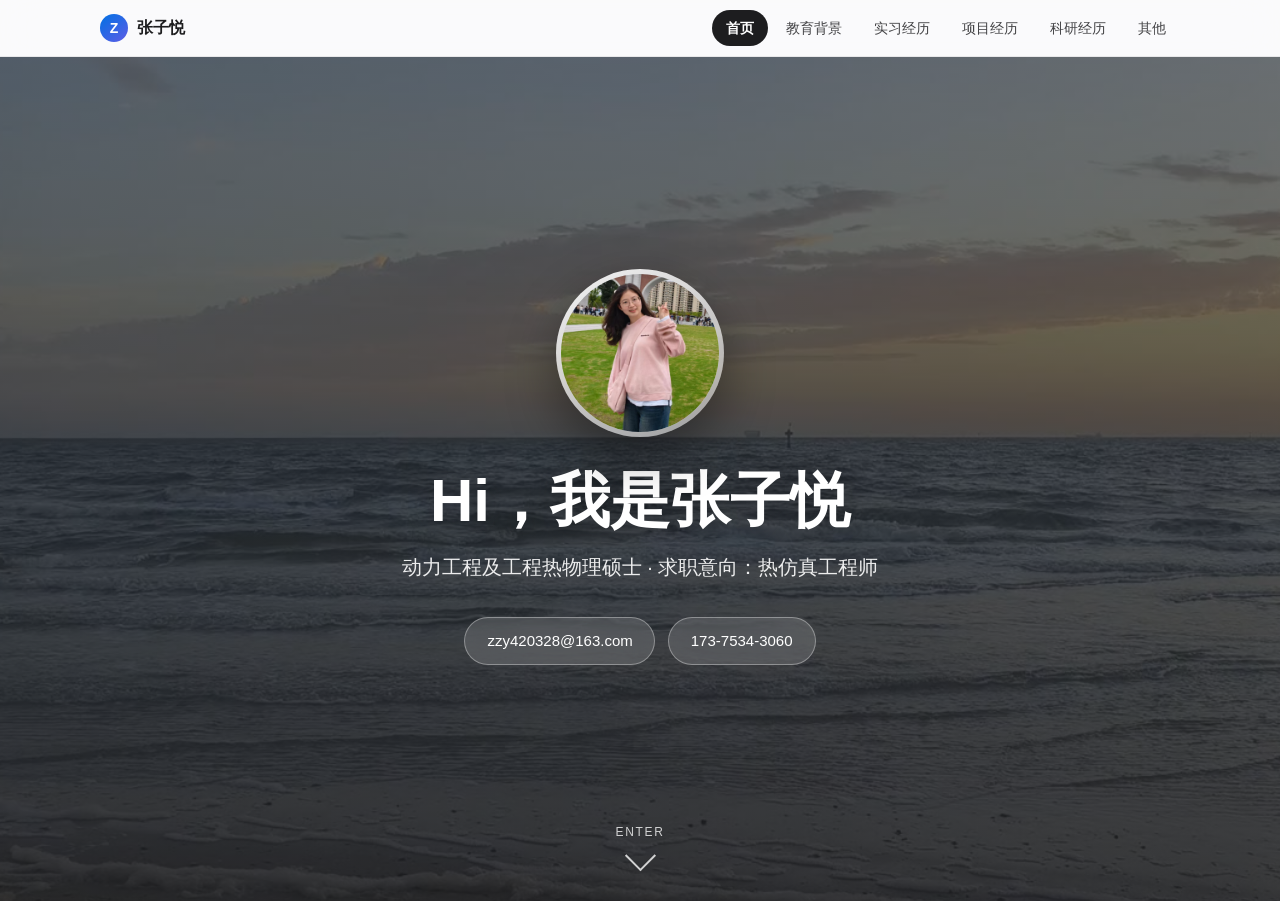
==== commit 4949e2a5: "首页视频优化:新增海报图立即呈现画面、视频降至720p(2.16MB)并预加载海报,打开即有画面并快速播放" ====
--- a/index.html
+++ b/index.html
@@ -5,6 +5,7 @@
   <meta name="viewport" content="width=device-width, initial-scale=1.0, viewport-fit=cover" />
   <meta name="description" content="张子悦的个人主页，动力工程及工程热物理硕士，求职意向热仿真工程师。" />
   <title>张子悦 | 首页</title>
+  <link rel="preload" as="image" href="assets/cover-poster.jpg" fetchpriority="high" />
   <link rel="stylesheet" href="styles.css" />
 </head>
 <body class="cover-page">
@@ -28,12 +29,12 @@
   <section class="landing">
     <div class="landing-bg" aria-hidden="true"></div>
     <video class="landing-video" muted loop playsinline preload="none"
-      aria-hidden="true" id="coverVideo"></video>
+      poster="assets/cover-poster.jpg" aria-hidden="true" id="coverVideo"></video>
     <div class="landing-veil" aria-hidden="true"></div>
 
     <div class="landing-inner">
       <a class="avatar-ring" href="education.html" title="点击进入教育背景" aria-label="点击头像进入教育背景页面">
-        <img src="assets/profile.png" alt="张子悦的照片"
+        <img src="assets/profile.png" alt="张子悦的照片" decoding="async" fetchpriority="high"
           onerror="this.style.display='none'; this.nextElementSibling.style.display='grid';" />
         <span class="avatar-fallback">张</span>
         <span class="avatar-hint">点击进入</span>
@@ -52,33 +53,38 @@
   </section>
 
   <script>
-    // 视频按需加载：窄屏、省流量模式或慢网络下不加载，直接用静态背景，避免卡顿
+    // 视频加载策略：先用 poster 海报图立即呈现画面，视频就绪后无缝接管播放。
+    // 窄屏、省流量模式或减少动态偏好下不加载视频，直接用海报/静态背景。
     (function () {
       var video = document.getElementById('coverVideo');
       if (!video) return;
 
       var conn = navigator.connection || {};
       var slow = conn.saveData === true ||
-        /(^|\b)(2g|slow-2g|3g)$/.test(conn.effectiveType || '');
+        /(^|\b)(2g|slow-2g)$/.test(conn.effectiveType || '');
       var narrow = window.matchMedia('(max-width: 720px)').matches;
       var reduced = window.matchMedia('(prefers-reduced-motion: reduce)').matches;
 
+      // 海报图立即淡入，打开页面即有画面
+      video.classList.add('is-ready');
+
       if (slow || narrow || reduced) {
-        video.remove();
+        // 仅保留海报，不下载视频
         return;
       }
 
-      video.addEventListener('canplay', function () {
-        video.classList.add('is-ready');
+      function start() {
         video.play().catch(function () {});
-      }, { once: true });
+      }
+      video.addEventListener('loadeddata', start, { once: true });
+      video.addEventListener('canplay', start, { once: true });
 
       video.addEventListener('error', function () {
-        video.remove();
+        // 视频失败时保留海报图
       }, { once: true });
 
       var src = document.createElement('source');
-      src.src = 'assets/cover.mp4';
+      src.src = 'assets/cover-720.mp4';
       src.type = 'video/mp4';
       video.appendChild(src);
       video.preload = 'auto';
--- a/styles.css
+++ b/styles.css
@@ -513,6 +513,25 @@
   margin-bottom: 16px;
 }
 
+.lab-tag {
+  align-self: flex-start;
+  margin-left: auto;
+  padding: 6px 14px;
+  border-radius: 980px;
+  background: linear-gradient(135deg, var(--accent), var(--indigo));
+  color: #fff;
+  font-size: 13px;
+  font-weight: 700;
+  letter-spacing: 0.02em;
+  white-space: nowrap;
+  box-shadow: 0 6px 16px rgba(0, 113, 227, 0.25);
+}
+
+.timeline-item.alt .lab-tag {
+  background: linear-gradient(135deg, var(--indigo), var(--teal));
+  box-shadow: 0 6px 16px rgba(94, 92, 230, 0.25);
+}
+
 .school-badge {
   display: grid;
   place-items: center;
@@ -1351,13 +1370,12 @@
 .research-numbers {
   display: grid;
   grid-template-columns: repeat(3, minmax(0, 1fr));
-  gap: 14px;
+  gap: 24px;
   margin: 0;
 }
 
 .research-numbers div {
   padding-top: 24px;
-  border-top: 1px solid rgba(255, 255, 255, 0.28);
 }
 
 .research-numbers strong,
@@ -1366,10 +1384,11 @@
 }
 
 .research-numbers strong {
-  color: #fff;
-  font-size: 42px;
-  font-weight: 700;
+  color: #ffcc33;
+  font-size: 60px;
+  font-weight: 800;
   line-height: 1;
+  text-shadow: 0 0 18px rgba(255, 204, 51, 0.35);
 }
 
 .research-numbers span {
@@ -1547,6 +1566,13 @@
   line-height: 1.45;
 }
 
+.conference-grid .conf-cn {
+  margin: 0 0 10px;
+  color: var(--ink);
+  font-size: 14px;
+  font-weight: 600;
+}
+
 .conference-grid p {
   margin: 0;
   color: var(--muted);
@@ -1592,7 +1618,7 @@
   display: grid;
   grid-template-columns: 0.7fr 1.3fr;
   gap: 30px;
-  align-items: center;
+  align-items: start;
   padding-bottom: 96px;
 }
 
@@ -1610,9 +1636,12 @@
   align-items: center;
   gap: 14px;
   margin-top: 28px;
-  padding: 18px;
+  padding: 18px 20px;
+  border: 1px solid var(--line);
+  border-left: 4px solid var(--amber);
   border-radius: 16px;
-  background: #fff3dd;
+  background: var(--card);
+  box-shadow: var(--shadow-soft);
 }
 
 .culture-highlight strong {
@@ -1630,6 +1659,7 @@
   display: grid;
   grid-template-columns: repeat(3, 1fr);
   gap: 12px;
+  margin-top: 52px;
 }
 
 .culture-gallery figure {
@@ -1960,6 +1990,10 @@
     grid-template-columns: 1fr;
   }
 
+  .culture-gallery {
+    margin-top: 0;
+  }
+
   .more-awards article {
     grid-template-columns: 1fr;
     gap: 5px;
@@ -1979,7 +2013,7 @@
   }
 
   .research-numbers strong {
-    font-size: 34px;
+    font-size: 46px;
   }
 
   .research-numbers span {
@@ -2073,3 +2107,265 @@
     transition: none;
   }
 }
+
+/* ---------- 页面细节丰富 ---------- */
+
+/* 小标题前的渐变强调线 */
+.eyebrow {
+  display: inline-flex;
+  align-items: center;
+  gap: 10px;
+}
+
+.eyebrow::before {
+  content: "";
+  width: 26px;
+  height: 3px;
+  border-radius: 3px;
+  background: linear-gradient(90deg, var(--accent), var(--indigo));
+}
+
+/* 卡片统一悬停浮起 */
+.t-card,
+.skill-card,
+.split-card,
+.publication-list article,
+.story-card,
+.conference-grid article,
+.competition-card,
+.compact-award,
+.paper-feature,
+.featured-award {
+  transition: transform 0.32s cubic-bezier(0.2, 0.8, 0.3, 1),
+    box-shadow 0.32s ease;
+}
+
+.t-card:hover,
+.skill-card:hover,
+.split-card:hover,
+.publication-list article:hover,
+.story-card:hover,
+.conference-grid article:hover,
+.competition-card:hover,
+.compact-award:hover,
+.paper-feature:hover,
+.featured-award:hover {
+  transform: translateY(-6px);
+  box-shadow: var(--shadow);
+}
+
+/* 发表列表左侧强调条 */
+.publication-list article {
+  position: relative;
+}
+
+.publication-list article::before {
+  content: "";
+  position: absolute;
+  left: 0;
+  top: 0;
+  bottom: 0;
+  width: 3px;
+  border-radius: 3px 0 0 3px;
+  background: linear-gradient(180deg, var(--accent), var(--indigo));
+  opacity: 0;
+  transition: opacity 0.3s ease;
+}
+
+.publication-list article:hover::before {
+  opacity: 1;
+}
+
+/* chip 悬停微交互 */
+.chip {
+  transition: transform 0.2s ease, box-shadow 0.2s ease;
+}
+
+.chip:hover {
+  transform: translateY(-2px);
+  box-shadow: var(--shadow-soft);
+}
+
+/* 滚动渐入（现代浏览器渐进增强，旧浏览器正常显示） */
+@supports (animation-timeline: view()) {
+  @media (prefers-reduced-motion: no-preference) {
+    .timeline-item,
+    .skill-card,
+    .split-card,
+    .publication-list article,
+    .story-card,
+    .conference-grid article,
+    .competition-card,
+    .featured-award,
+    .paper-feature,
+    .culture-section,
+    .research-intro {
+      animation: reveal-in linear both;
+      animation-timeline: view();
+      animation-range: entry 0% cover 22%;
+    }
+  }
+}
+
+@keyframes reveal-in {
+  from {
+    opacity: 0;
+    transform: translateY(28px);
+  }
+  to {
+    opacity: 1;
+    transform: translateY(0);
+  }
+}
+
+@media (prefers-reduced-motion: reduce) {
+  .t-card,
+  .skill-card,
+  .split-card,
+  .publication-list article,
+  .story-card,
+  .conference-grid article,
+  .competition-card,
+  .compact-award,
+  .paper-feature,
+  .featured-award,
+  .chip {
+    transition: none;
+  }
+}
+
+/* ---------- 动态设计 ---------- */
+
+/* 页头标题：漂浮渐变光晕 + 载入淡入 */
+.page-title {
+  position: relative;
+  overflow: hidden;
+}
+
+.page-title::before {
+  content: "";
+  position: absolute;
+  top: -120px;
+  right: -60px;
+  width: 340px;
+  height: 340px;
+  border-radius: 50%;
+  background: radial-gradient(
+    circle at 30% 30%,
+    rgba(0, 113, 227, 0.18),
+    rgba(94, 92, 230, 0.12) 45%,
+    transparent 70%
+  );
+  filter: blur(6px);
+  pointer-events: none;
+  z-index: -1;
+  animation: float-glow 9s ease-in-out infinite;
+}
+
+.page-title h1,
+.page-title > p {
+  animation: title-in 0.7s cubic-bezier(0.2, 0.8, 0.3, 1) both;
+}
+
+.page-title > p {
+  animation-delay: 0.1s;
+}
+
+@keyframes float-glow {
+  0%,
+  100% {
+    transform: translate(0, 0) scale(1);
+    opacity: 0.9;
+  }
+  50% {
+    transform: translate(-26px, 22px) scale(1.12);
+    opacity: 1;
+  }
+}
+
+@keyframes title-in {
+  from {
+    opacity: 0;
+    transform: translateY(20px);
+  }
+  to {
+    opacity: 1;
+    transform: translateY(0);
+  }
+}
+
+/* 图片悬停缓慢放大 */
+.culture-gallery figure img,
+.story-card img,
+.conference-grid img {
+  transition: transform 0.6s cubic-bezier(0.2, 0.8, 0.3, 1);
+}
+
+.culture-gallery figure:hover img,
+.story-card:hover img,
+.conference-grid article:hover img {
+  transform: scale(1.06);
+}
+
+/* 导航项悬停轻微上浮 */
+.nav-links a {
+  transition: background 0.25s ease, color 0.25s ease, transform 0.25s ease;
+}
+
+.nav-links a:hover {
+  transform: translateY(-1px);
+}
+
+/* 品牌标记悬停旋转发光 */
+.brand-mark {
+  transition: transform 0.5s cubic-bezier(0.2, 0.8, 0.3, 1),
+    box-shadow 0.35s ease;
+}
+
+.brand:hover .brand-mark {
+  transform: rotate(360deg) scale(1.08);
+  box-shadow: 0 6px 18px rgba(94, 92, 230, 0.4);
+}
+
+/* 数据色块与奖项标记悬停浮起 */
+.stat-card {
+  transition: transform 0.3s ease, box-shadow 0.3s ease;
+}
+
+.stat-card:hover {
+  transform: translateY(-4px);
+  box-shadow: 0 14px 30px rgba(0, 0, 0, 0.14);
+}
+
+/* 徐明厚课题组标签轻微呼吸 */
+.lab-tag {
+  animation: tag-pulse 3.2s ease-in-out infinite;
+}
+
+@keyframes tag-pulse {
+  0%,
+  100% {
+    box-shadow: 0 6px 16px rgba(0, 113, 227, 0.25);
+  }
+  50% {
+    box-shadow: 0 8px 22px rgba(94, 92, 230, 0.4);
+  }
+}
+
+@media (prefers-reduced-motion: reduce) {
+  .page-title::before,
+  .page-title h1,
+  .page-title > p,
+  .lab-tag {
+    animation: none;
+  }
+
+  .culture-gallery figure img,
+  .story-card img,
+  .conference-grid img,
+  .nav-links a,
+  .brand-mark,
+  .stat-card {
+    transition: none;
+  }
+}
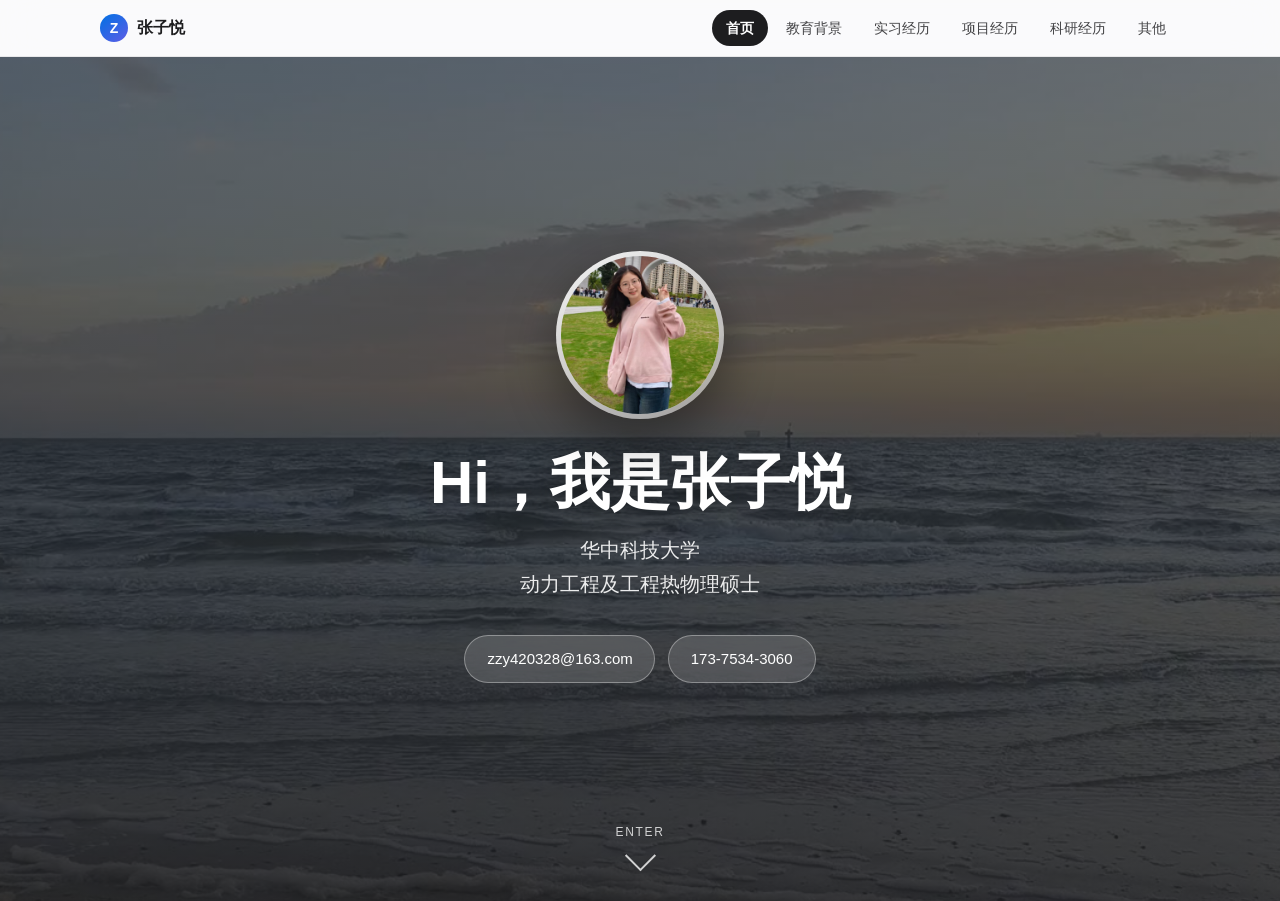
==== commit 922da179: "首页副标题:去掉求职意向,分两行显示华中科技大学与硕士专业" ====
--- a/index.html
+++ b/index.html
@@ -41,7 +41,7 @@
       </a>
 
       <h1>Hi，我是张子悦</h1>
-      <p class="landing-role">动力工程及工程热物理硕士 · 求职意向：热仿真工程师</p>
+      <p class="landing-role">华中科技大学<br />动力工程及工程热物理硕士</p>
 
       <div class="landing-contacts">
         <a href="mailto:zzy420328@163.com">zzy420328@163.com</a>
--- a/styles.css
+++ b/styles.css
@@ -272,6 +272,7 @@
   font-size: clamp(16px, 2.4vw, 20px);
   color: rgba(255, 255, 255, 0.9);
   font-weight: 500;
+  line-height: 1.7;
 }
 
 .landing-contacts {
